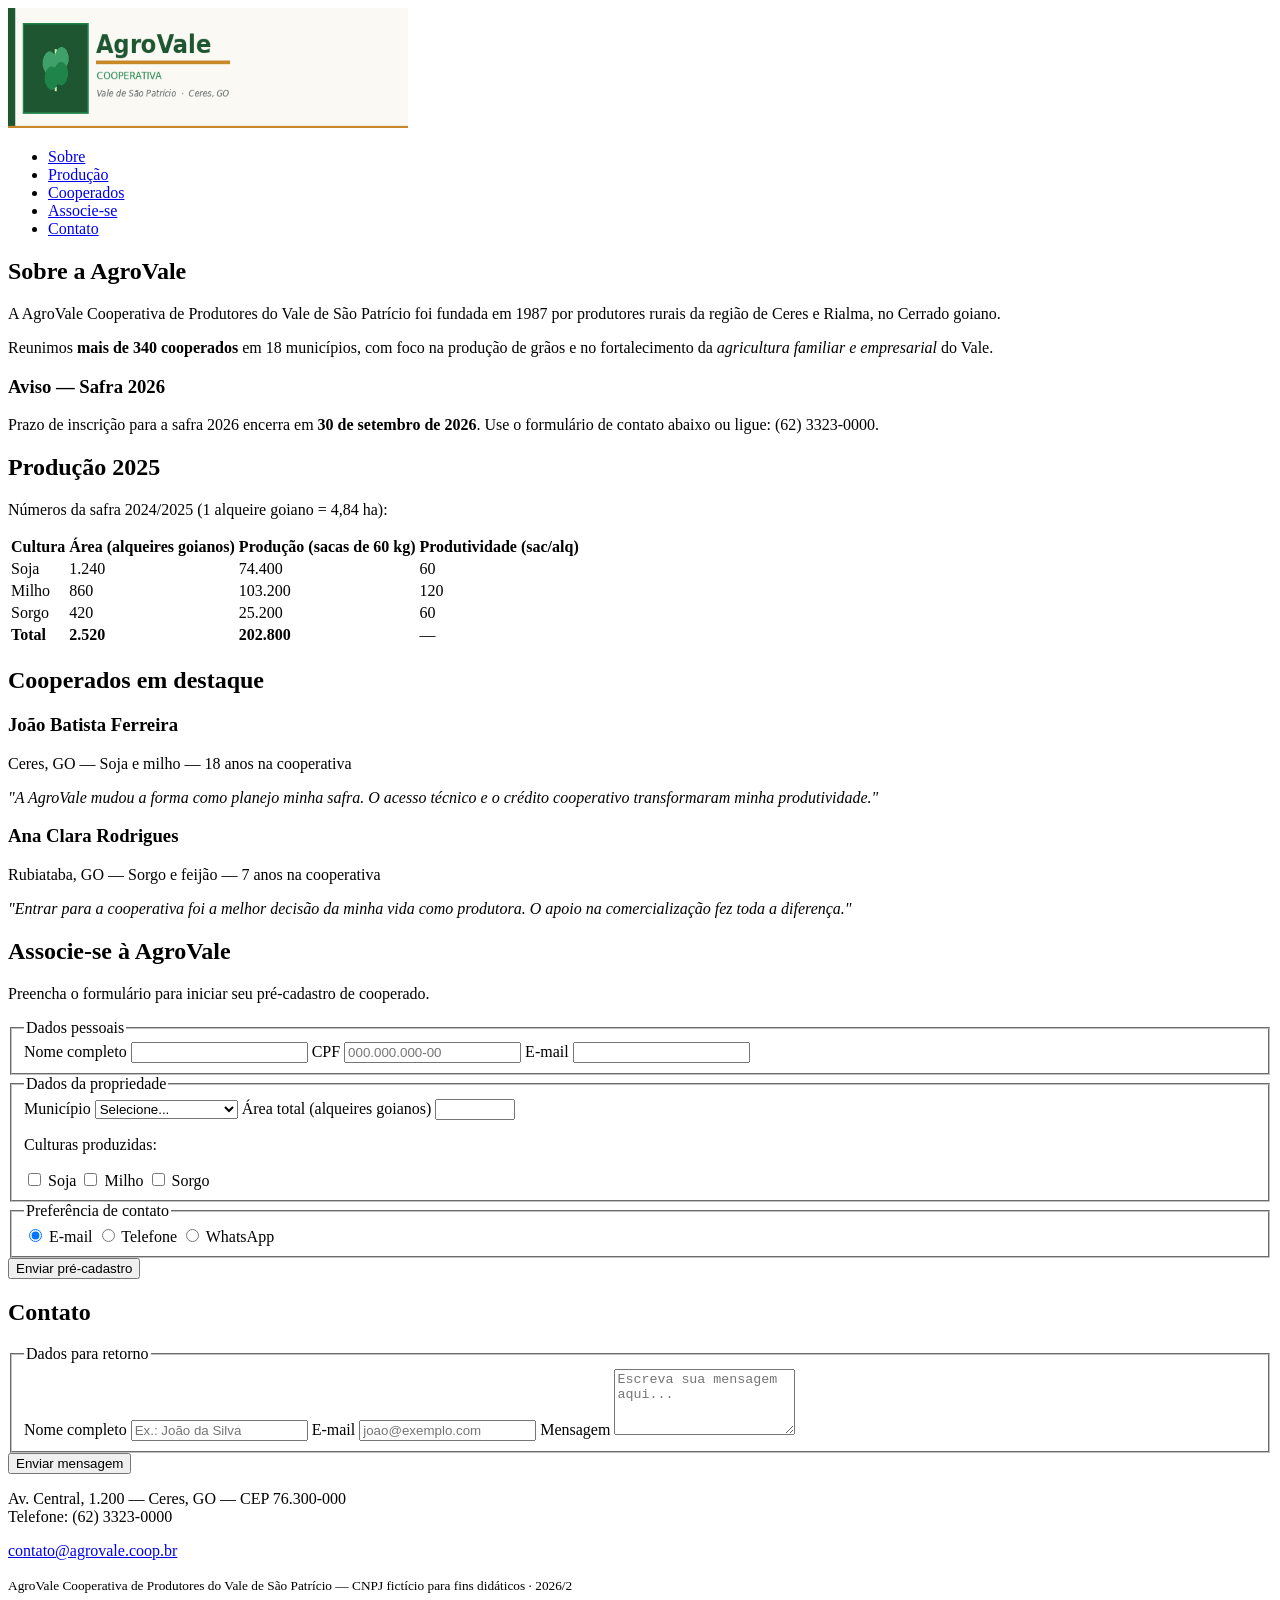
==== aula06/agrovale_semantica_completa.html @ be1db671 "aula 06" ====
<!DOCTYPE html>
<html lang="pt-BR">
<head>
  <meta charset="UTF-8">
  <meta name="viewport" content="width=device-width, initial-scale=1.0">
  <title>AgroVale Cooperativa — Vale de São Patrício</title>
</head>

<!--
  ============================================================
  GABARITO — AULA 05
  AgroVale com estrutura semântica completa.

  HIERARQUIA DO BODY:
    body
    ├── header#cabecalho
    │   ├── img.logo-principal
    │   └── nav#menu-principal
    ├── main#conteudo-principal
    │   ├── section#sobre.secao
    │   ├── aside.aviso-safra         ← novo na Aula 05
    │   ├── section#producao.secao.destaque
    │   ├── section#destaques.secao   ← novo na Aula 05
    │   │   ├── article.card-cooperado ← novo na Aula 05
    │   │   └── article.card-cooperado ← novo na Aula 05
    │   └── section#associe-se.secao
    └── footer#rodape
        └── section#contato.secao

  DECISÕES SEMÂNTICAS DOCUMENTADAS:
    - aside: conteúdo sobre prazo da safra — complementar, removível sem perder sentido.
    - article: cada card de cooperado é autônomo — faz sentido publicado isoladamente.
    - div.container: comentado onde apareceria em setembro (por CSS), ainda não no HTML.
  ============================================================
-->

<body id="pagina-agrovale">

  <!-- header: cabeçalho da página — contém logo e navegação principal -->
  <header id="cabecalho">

    <img src="img/logo.png"
         alt="Logomarca da AgroVale Cooperativa de Produtores do Vale de São Patrício"
         width="400" height="120"
         class="logo-principal">

    <!-- nav: bloco de navegação — menu principal do site -->
    <nav id="menu-principal">
      <ul>
        <li><a href="#sobre"      class="link-nav">Sobre</a></li>
        <li><a href="#producao"   class="link-nav">Produção</a></li>
        <li><a href="#destaques"  class="link-nav">Cooperados</a></li>
        <li><a href="#associe-se" class="link-nav">Associe-se</a></li>
        <li><a href="#contato"    class="link-nav">Contato</a></li>
      </ul>
    </nav>

  </header>
  <!-- /header -->

  <!-- main: conteúdo principal e único da página.
       Único main por página — as seções internas usam section, não main. -->
  <main id="conteudo-principal">

    <!-- section: bloco temático com título.
         Faz parte do fluxo da página — não faz sentido isolado. -->
    <section id="sobre" class="secao">
      <h2>Sobre a AgroVale</h2>
      <p>
        A AgroVale Cooperativa de Produtores do Vale de São Patrício foi fundada em 1987
        por produtores rurais da região de Ceres e Rialma, no Cerrado goiano.
      </p>
      <p>
        Reunimos <strong>mais de 340 cooperados</strong> em 18 municípios,
        com foco na produção de grãos e no fortalecimento da
        <em>agricultura familiar e empresarial</em> do Vale.
      </p>
    </section>
    <!-- /section#sobre -->

    <!-- aside: conteúdo COMPLEMENTAR — relacionado mas não essencial ao fluxo.
         CONFIRMAÇÃO: se este aside for removido, a página mantém sentido completo.
         O prazo da safra é um aviso adicional, não parte do conteúdo informativo principal. -->
    <aside class="aviso-safra">
      <h3>Aviso — Safra 2026</h3>
      <p>
        Prazo de inscrição para a safra 2026 encerra em
        <strong>30 de setembro de 2026</strong>.
        Use o formulário de contato abaixo ou ligue: (62) 3323-0000.
      </p>
    </aside>
    <!-- /aside.aviso-safra -->

    <!-- section: outro bloco temático com título.
         class="secao destaque" — duas classes: base + modificador para CSS em setembro. -->
    <section id="producao" class="secao destaque">
      <h2>Produção 2025</h2>
      <p>Números da safra 2024/2025 (1 alqueire goiano = 4,84 ha):</p>

      <table>
        <thead>
          <tr>
            <th>Cultura</th>
            <th>Área (alqueires goianos)</th>
            <th>Produção (sacas de 60 kg)</th>
            <th>Produtividade (sac/alq)</th>
          </tr>
        </thead>
        <tbody>
          <tr>
            <td>Soja</td>
            <td>1.240</td>
            <td>74.400</td>
            <td>60</td>
          </tr>
          <tr>
            <td>Milho</td>
            <td>860</td>
            <td>103.200</td>
            <td>120</td>
          </tr>
          <tr>
            <td>Sorgo</td>
            <td>420</td>
            <td>25.200</td>
            <td>60</td>
          </tr>
          <tr class="linha-total">
            <td><strong>Total</strong></td>
            <td><strong>2.520</strong></td>
            <td><strong>202.800</strong></td>
            <td>—</td>
          </tr>
        </tbody>
      </table>
    </section>
    <!-- /section#producao -->

    <!-- section: agrupa os cards de cooperados.
         Os articles dentro são autônomos; esta section os reúne com um título. -->
    <section id="destaques" class="secao">
      <h2>Cooperados em destaque</h2>

      <!-- article: card de cooperado AUTÔNOMO.
           CONFIRMAÇÃO: este card faz sentido publicado isoladamente —
           em um feed de notícias, em um e-mail ou em outra página do site.
           Não depende do contexto da página para ser compreendido. -->
      <article class="card-cooperado">
        <h3>João Batista Ferreira</h3>
        <p>Ceres, GO — Soja e milho — 18 anos na cooperativa</p>
        <p><em>"A AgroVale mudou a forma como planejo minha safra.
          O acesso técnico e o crédito cooperativo transformaram minha produtividade."</em></p>
      </article>
      <!-- /article -->

      <!-- article: segundo card — igualmente autônomo -->
      <article class="card-cooperado">
        <h3>Ana Clara Rodrigues</h3>
        <p>Rubiataba, GO — Sorgo e feijão — 7 anos na cooperativa</p>
        <p><em>"Entrar para a cooperativa foi a melhor decisão da minha vida como produtora.
          O apoio na comercialização fez toda a diferença."</em></p>
      </article>
      <!-- /article -->

    </section>
    <!-- /section#destaques -->

    <!-- section: formulário de pré-cadastro — bloco temático com título e form -->
    <section id="associe-se" class="secao">
      <h2>Associe-se à AgroVale</h2>
      <p>Preencha o formulário para iniciar seu pré-cadastro de cooperado.</p>

      <form action="#" method="post" id="form-cooperado">

        <fieldset>
          <legend>Dados pessoais</legend>

          <label for="cp-nome">Nome completo</label>
          <input type="text" id="cp-nome" name="nome"
                 required minlength="3" maxlength="100">

          <label for="cp-cpf">CPF</label>
          <input type="text" id="cp-cpf" name="cpf"
                 pattern="\d{3}\.\d{3}\.\d{3}-\d{2}"
                 placeholder="000.000.000-00"
                 title="Formato: 000.000.000-00"
                 required>

          <label for="cp-email">E-mail</label>
          <input type="email" id="cp-email" name="email" required>
        </fieldset>

        <fieldset>
          <legend>Dados da propriedade</legend>

          <label for="cp-municipio">Município</label>
          <select id="cp-municipio" name="municipio" required>
            <option value="">Selecione...</option>
            <option value="ceres">Ceres</option>
            <option value="rialma">Rialma</option>
            <option value="carmo-rio-verde">Carmo do Rio Verde</option>
            <option value="rubiataba">Rubiataba</option>
            <option value="outro">Outro município</option>
          </select>

          <label for="cp-area">Área total (alqueires goianos)</label>
          <input type="number" id="cp-area" name="area"
                 min="1" max="9999" step="0.5" required>

          <p>Culturas produzidas:</p>
          <label><input type="checkbox" name="cultura" value="soja"> Soja</label>
          <label><input type="checkbox" name="cultura" value="milho"> Milho</label>
          <label><input type="checkbox" name="cultura" value="sorgo"> Sorgo</label>
        </fieldset>

        <fieldset>
          <legend>Preferência de contato</legend>
          <label><input type="radio" name="contato-pref" value="email" checked> E-mail</label>
          <label><input type="radio" name="contato-pref" value="telefone"> Telefone</label>
          <label><input type="radio" name="contato-pref" value="whatsapp"> WhatsApp</label>
        </fieldset>

        <button type="submit">Enviar pré-cadastro</button>

      </form>
    </section>
    <!-- /section#associe-se -->

  </main>
  <!-- /main -->

  <!-- footer: rodapé da página — créditos, contato, informações secundárias.
       Pode conter um section interno para o formulário de contato. -->
  <footer id="rodape">

    <!-- section dentro do footer: o formulário de contato tem h2 e conteúdo próprio.
         É uma section semântica — bloco temático com título — mesmo dentro do footer. -->
    <section id="contato" class="secao">
      <h2>Contato</h2>

      <form action="#" method="post" id="form-contato">
        <fieldset>
          <legend>Dados para retorno</legend>

          <label for="c-nome">Nome completo</label>
          <input type="text" id="c-nome" name="nome"
                 required minlength="3" placeholder="Ex.: João da Silva">

          <label for="c-email">E-mail</label>
          <input type="email" id="c-email" name="email"
                 required placeholder="joao@exemplo.com">

          <label for="c-msg">Mensagem</label>
          <textarea id="c-msg" name="mensagem" rows="4"
                    required minlength="10"
                    placeholder="Escreva sua mensagem aqui..."></textarea>
        </fieldset>
        <button type="submit">Enviar mensagem</button>
      </form>

    </section>
    <!-- /section#contato -->

    <p>Av. Central, 1.200 — Ceres, GO — CEP 76.300-000<br>
       Telefone: (62) 3323-0000</p>

    <p>
      <a href="mailto:contato@agrovale.coop.br" class="link-contato">
        contato@agrovale.coop.br
      </a>
    </p>

    <p>
      <small>
        AgroVale Cooperativa de Produtores do Vale de São Patrício
        — CNPJ fictício para fins didáticos · 2026/2
      </small>
    </p>

  </footer>
  <!-- /footer -->

</body>
</html>
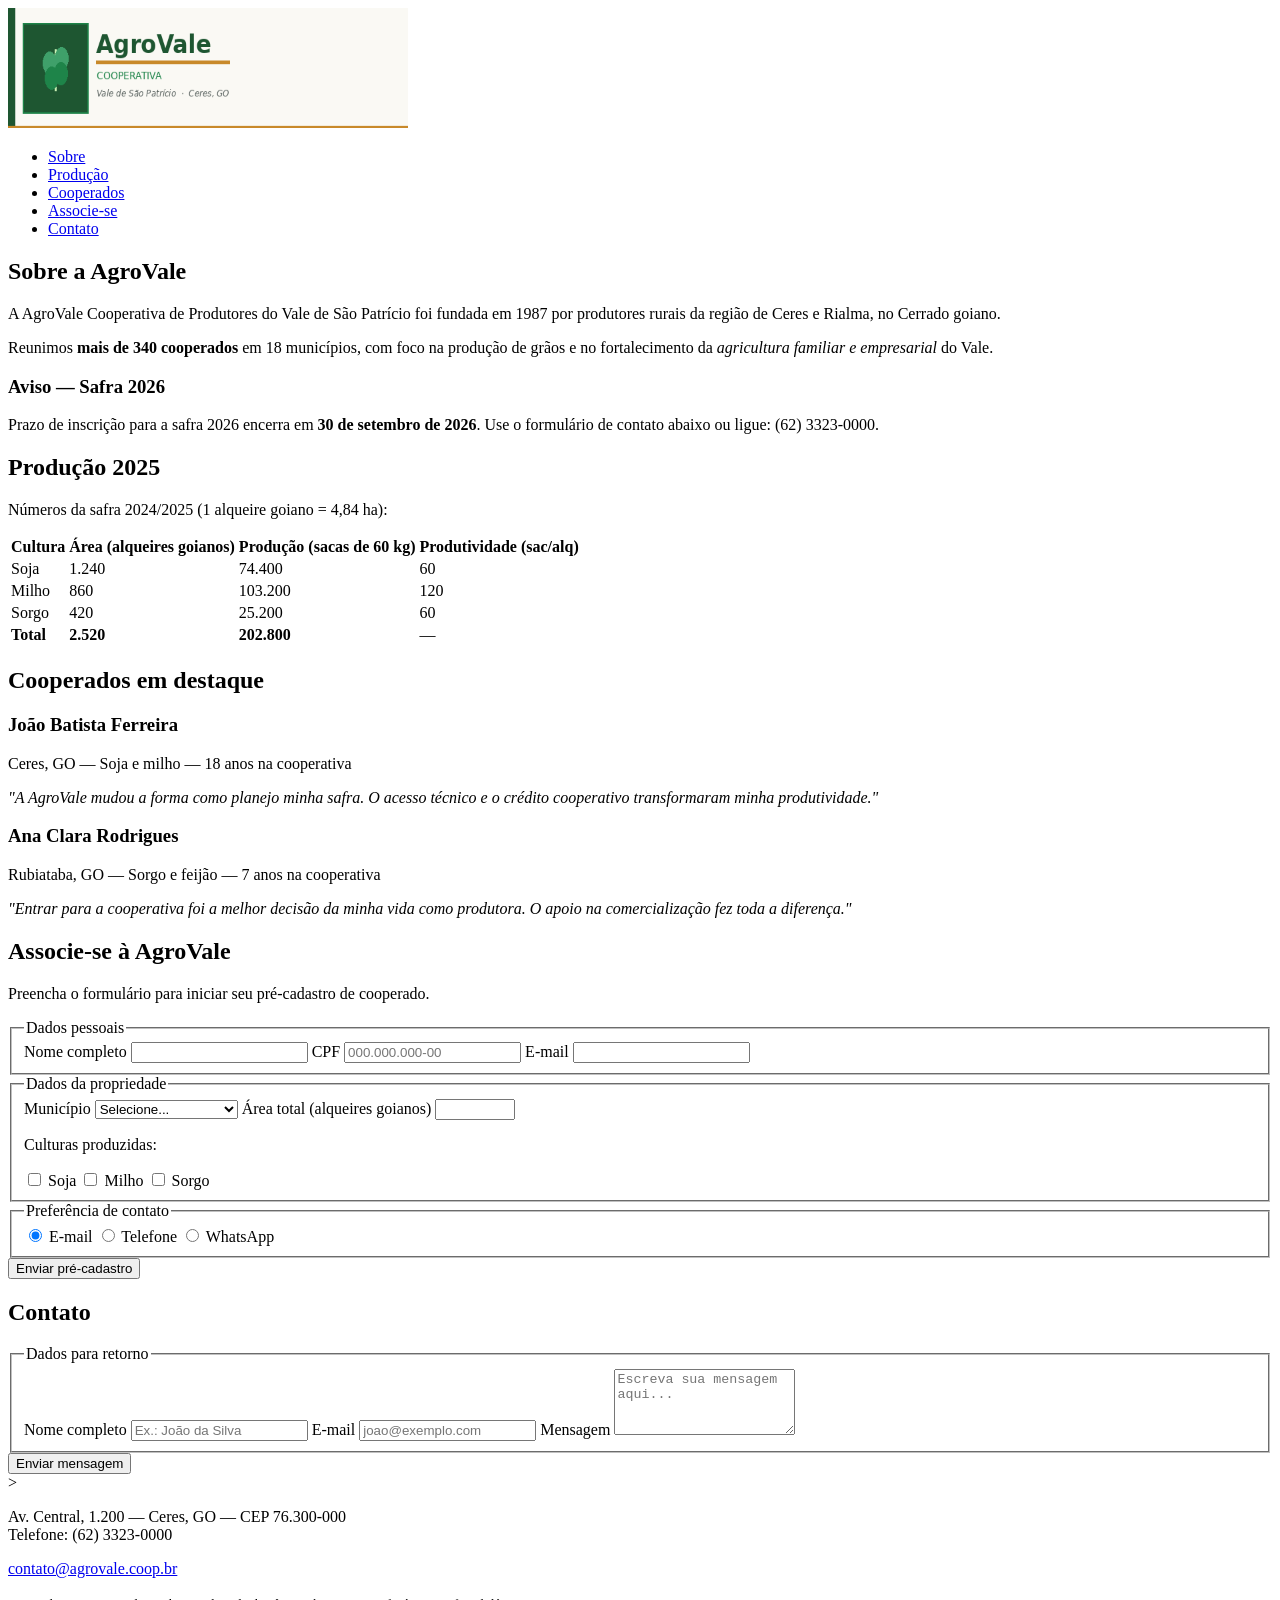
==== commit 7817e51b: "aula 06" ====
--- a/aula06/agrovale_semantica_completa.html
+++ b/aula06/agrovale_semantica_completa.html
@@ -6,33 +6,7 @@
   <title>AgroVale Cooperativa — Vale de São Patrício</title>
 </head>
 
-<!--
-  ============================================================
-  GABARITO — AULA 05
-  AgroVale com estrutura semântica completa.
-
-  HIERARQUIA DO BODY:
-    body
-    ├── header#cabecalho
-    │   ├── img.logo-principal
-    │   └── nav#menu-principal
-    ├── main#conteudo-principal
-    │   ├── section#sobre.secao
-    │   ├── aside.aviso-safra         ← novo na Aula 05
-    │   ├── section#producao.secao.destaque
-    │   ├── section#destaques.secao   ← novo na Aula 05
-    │   │   ├── article.card-cooperado ← novo na Aula 05
-    │   │   └── article.card-cooperado ← novo na Aula 05
-    │   └── section#associe-se.secao
-    └── footer#rodape
-        └── section#contato.secao
-
-  DECISÕES SEMÂNTICAS DOCUMENTADAS:
-    - aside: conteúdo sobre prazo da safra — complementar, removível sem perder sentido.
-    - article: cada card de cooperado é autônomo — faz sentido publicado isoladamente.
-    - div.container: comentado onde apareceria em setembro (por CSS), ainda não no HTML.
-  ============================================================
--->
+
 
 <body id="pagina-agrovale">
 
@@ -56,14 +30,9 @@
     </nav>
 
   </header>
-  <!-- /header -->
-
-  <!-- main: conteúdo principal e único da página.
-       Único main por página — as seções internas usam section, não main. -->
+ 
   <main id="conteudo-principal">
 
-    <!-- section: bloco temático com título.
-         Faz parte do fluxo da página — não faz sentido isolado. -->
     <section id="sobre" class="secao">
       <h2>Sobre a AgroVale</h2>
       <p>
@@ -76,11 +45,7 @@
         <em>agricultura familiar e empresarial</em> do Vale.
       </p>
     </section>
-    <!-- /section#sobre -->
-
-    <!-- aside: conteúdo COMPLEMENTAR — relacionado mas não essencial ao fluxo.
-         CONFIRMAÇÃO: se este aside for removido, a página mantém sentido completo.
-         O prazo da safra é um aviso adicional, não parte do conteúdo informativo principal. -->
+ 
     <aside class="aviso-safra">
       <h3>Aviso — Safra 2026</h3>
       <p>
@@ -89,10 +54,7 @@
         Use o formulário de contato abaixo ou ligue: (62) 3323-0000.
       </p>
     </aside>
-    <!-- /aside.aviso-safra -->
-
-    <!-- section: outro bloco temático com título.
-         class="secao destaque" — duas classes: base + modificador para CSS em setembro. -->
+    
     <section id="producao" class="secao destaque">
       <h2>Produção 2025</h2>
       <p>Números da safra 2024/2025 (1 alqueire goiano = 4,84 ha):</p>
@@ -134,38 +96,28 @@
         </tbody>
       </table>
     </section>
-    <!-- /section#producao -->
-
-    <!-- section: agrupa os cards de cooperados.
-         Os articles dentro são autônomos; esta section os reúne com um título. -->
+   
     <section id="destaques" class="secao">
       <h2>Cooperados em destaque</h2>
 
-      <!-- article: card de cooperado AUTÔNOMO.
-           CONFIRMAÇÃO: este card faz sentido publicado isoladamente —
-           em um feed de notícias, em um e-mail ou em outra página do site.
-           Não depende do contexto da página para ser compreendido. -->
+     
       <article class="card-cooperado">
         <h3>João Batista Ferreira</h3>
         <p>Ceres, GO — Soja e milho — 18 anos na cooperativa</p>
         <p><em>"A AgroVale mudou a forma como planejo minha safra.
           O acesso técnico e o crédito cooperativo transformaram minha produtividade."</em></p>
       </article>
-      <!-- /article -->
-
-      <!-- article: segundo card — igualmente autônomo -->
+      
       <article class="card-cooperado">
         <h3>Ana Clara Rodrigues</h3>
         <p>Rubiataba, GO — Sorgo e feijão — 7 anos na cooperativa</p>
         <p><em>"Entrar para a cooperativa foi a melhor decisão da minha vida como produtora.
           O apoio na comercialização fez toda a diferença."</em></p>
       </article>
-      <!-- /article -->
-
-    </section>
-    <!-- /section#destaques -->
-
-    <!-- section: formulário de pré-cadastro — bloco temático com título e form -->
+      
+
+    </section>
+    
     <section id="associe-se" class="secao">
       <h2>Associe-se à AgroVale</h2>
       <p>Preencha o formulário para iniciar seu pré-cadastro de cooperado.</p>
@@ -224,17 +176,13 @@
 
       </form>
     </section>
-    <!-- /section#associe-se -->
+   
 
   </main>
-  <!-- /main -->
-
-  <!-- footer: rodapé da página — créditos, contato, informações secundárias.
-       Pode conter um section interno para o formulário de contato. -->
+  
   <footer id="rodape">
 
-    <!-- section dentro do footer: o formulário de contato tem h2 e conteúdo próprio.
-         É uma section semântica — bloco temático com título — mesmo dentro do footer. -->
+    
     <section id="contato" class="secao">
       <h2>Contato</h2>
 
@@ -259,7 +207,7 @@
       </form>
 
     </section>
-    <!-- /section#contato -->
+    >
 
     <p>Av. Central, 1.200 — Ceres, GO — CEP 76.300-000<br>
        Telefone: (62) 3323-0000</p>
@@ -278,7 +226,7 @@
     </p>
 
   </footer>
-  <!-- /footer -->
+ 
 
 </body>
 </html>
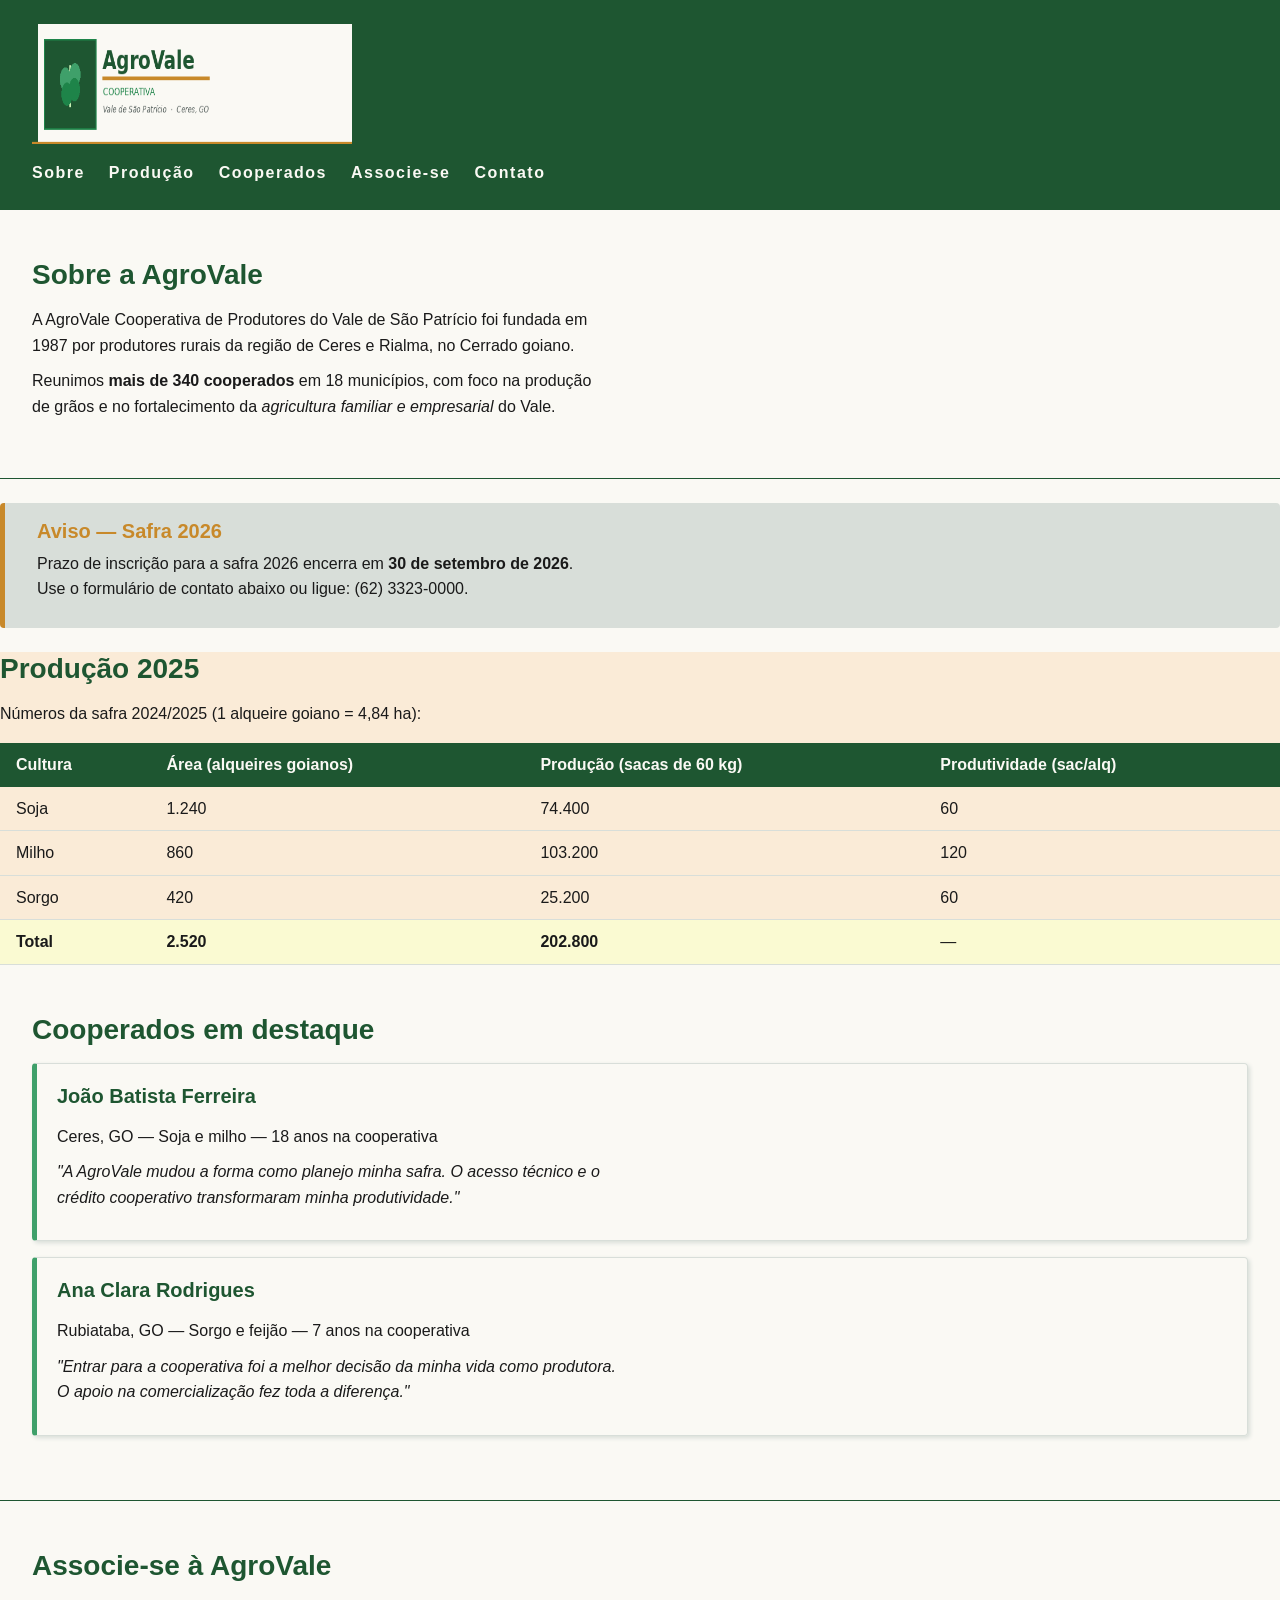
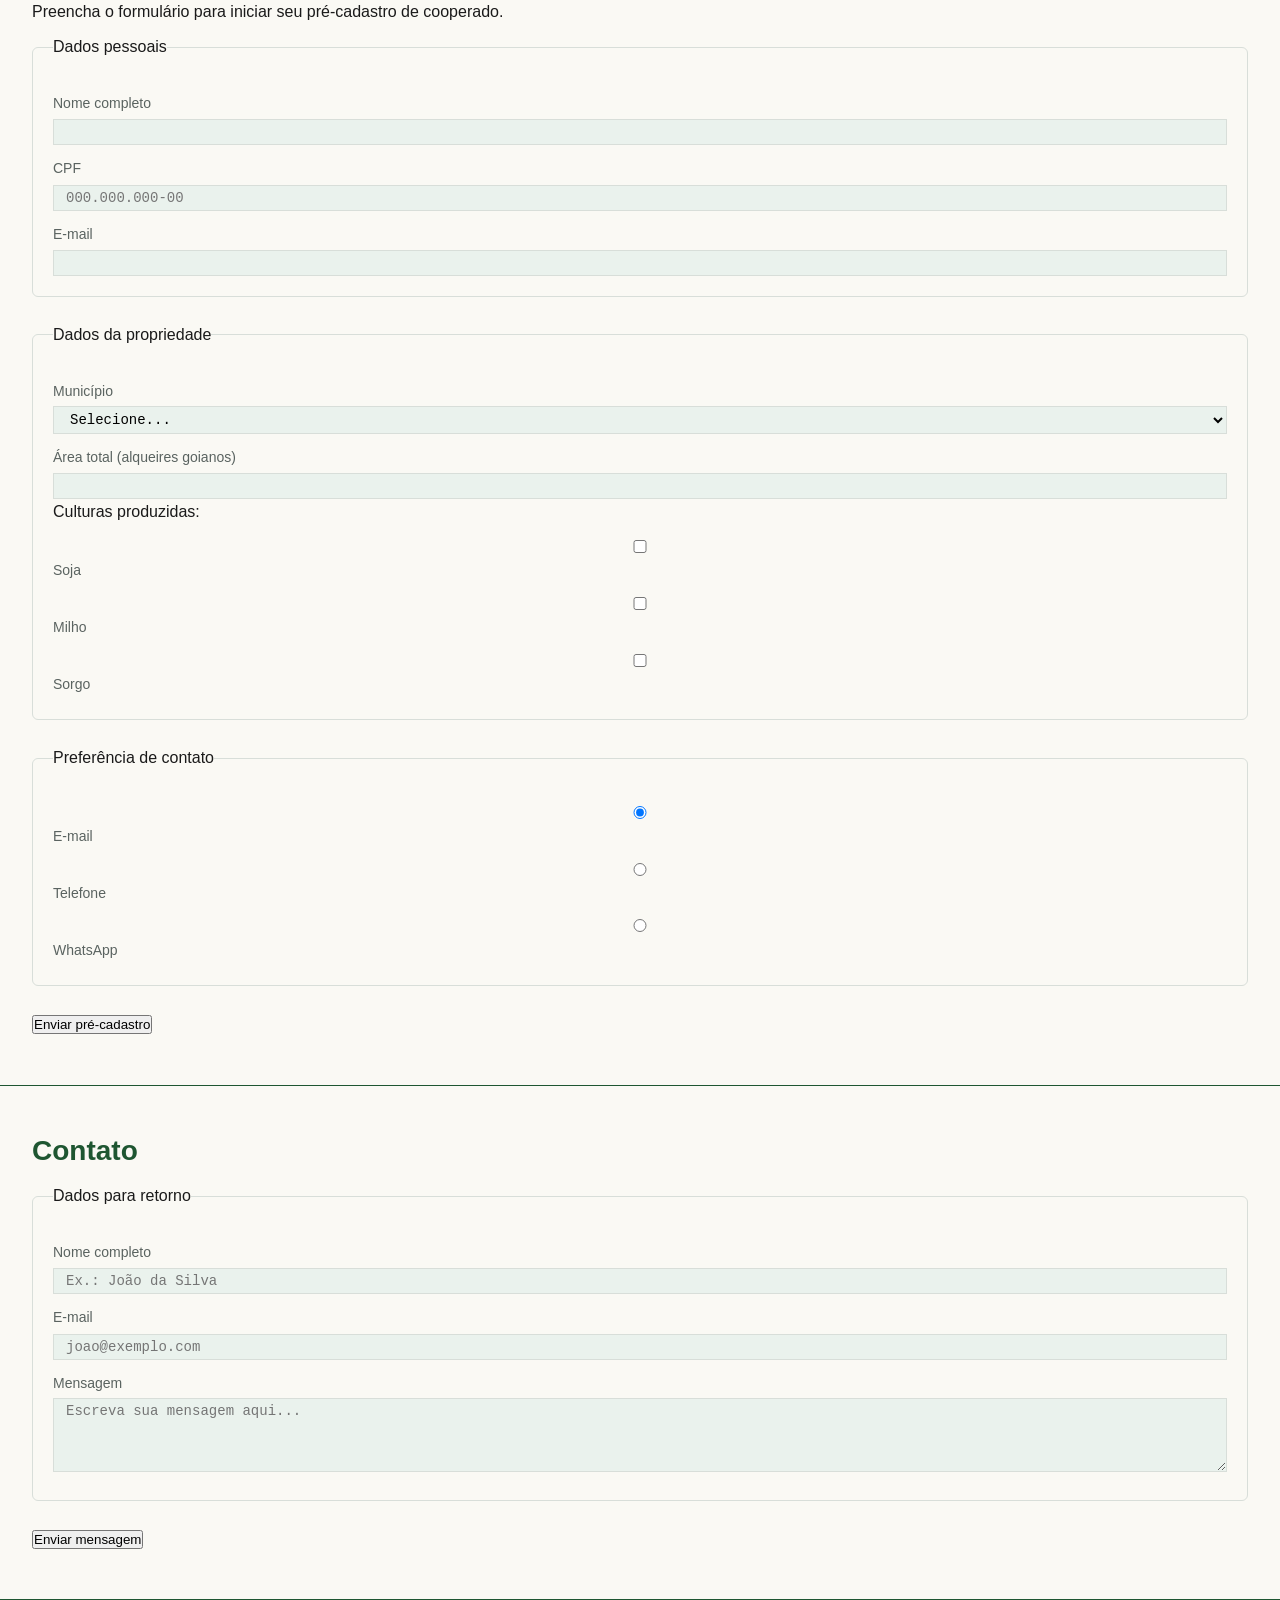
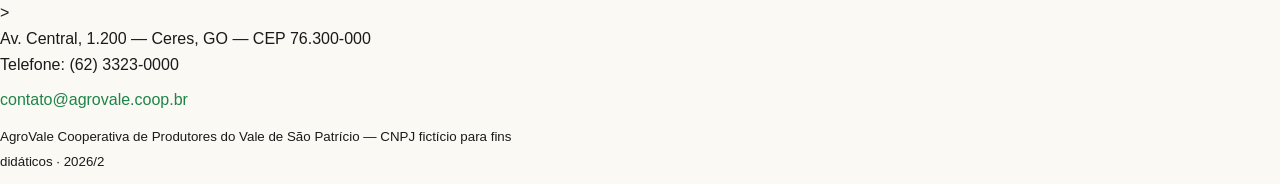
==== commit 99d9c6fd: "aula 7 e 8" ====
--- a/aula06/agrovale_semantica_completa.html
+++ b/aula06/agrovale_semantica_completa.html
@@ -4,6 +4,7 @@
   <meta charset="UTF-8">
   <meta name="viewport" content="width=device-width, initial-scale=1.0">
   <title>AgroVale Cooperativa — Vale de São Patrício</title>
+  <link rel="stylesheet" href="style.css">
 </head>
 
 
@@ -55,7 +56,7 @@
       </p>
     </aside>
     
-    <section id="producao" class="secao destaque">
+    <section id="producao" class="secao-destaque">
       <h2>Produção 2025</h2>
       <p>Números da safra 2024/2025 (1 alqueire goiano = 4,84 ha):</p>
 
--- a/aula06/style.css
+++ b/aula06/style.css
@@ -0,0 +1,249 @@
+:root {
+    --verde:   #1E5631;
+    --verde2:  #1E8449;
+    --verde3:  #3FA06A;
+    --areia:   #FAF9F4;
+    --ambar:   #C8892A;
+    --tinta:   #1A1A1A;
+    --cinza:   #5A6360;
+    --linha:   #D8DED9;
+    --fundo2:  #EAF2ED;
+  }
+
+  /*
+    Seletor universal: remover margens e paddings nulo (padrão navegador)
+    box-sizing: border-box
+  */
+
+  *{
+    box-sizing: border-box;
+    margin: 0;
+    padding: 0;
+  }
+
+/*
+ font-family
+ font-size
+ line-heigh
+ color
+ background-color
+*/
+
+  body {
+    font-family: Arial, Helvetica, sans-serif ;
+    font-size: 16px;
+    line-height: 1.6;
+    color: var(--tinta);
+    background-color: var(--areia);
+  }
+
+ /*
+  color
+  line-heigh
+ */
+
+  h1, h2, h3 {
+    color: var(--verde);
+    line-height: 1.2;
+  }
+/*
+font-size
+margin-botton
+*/
+  h2{
+    font-size: 28px;
+    margin-bottom: 16px;
+  }
+
+  h3{
+    font-size: 20px;
+    margin-bottom: 16px;
+  }
+
+  p{
+    margin-bottom: 10px;
+    max-width: 560px; /* 70ch */
+  }
+
+  a{
+    color: var(--verde2);
+    text-decoration: none;
+  }
+
+  a:hover{
+    color: var(--ambar);
+    text-decoration: underline;
+  }
+
+  /* PARTE 2 */
+  /*
+  Cabeçalho
+  - background-color
+  - padding 
+  */
+#cabecalho{
+    background-color: var(--verde);
+    padding: 24px 32px;
+}
+
+  /*
+  logo-principal
+  ocupar toda largura da tela (usar display: block;)
+  max-width
+  */
+.logo-principal{
+    display: block;
+    max-width: 320px;
+}
+
+  /*
+  Seletor descendente: ul que está dentro de menu-principal.
+  remove marcadores (list-style) e dispões os itens em linha (display: flex)
+  gap: --> espaço entre os elementos filhos
+  flex-wrap: wrap (permite quebra de linha quando não houver espaço)
+  */
+#menu-principal ul{
+    list-style: none;
+    display: flex;
+    gap: 24px;
+    flex-wrap: wrap;
+    margin-top: 16px;
+}
+
+/*
+ Seletor de classe: link-nav
+ - color
+- text-decoration (retirar o underline)
+- font-weigh: bold (texto em negrito com traço mais grosso)
+*/
+.link-nav{
+    color: var(--areia);
+    text-decoration: none;
+    font-weight: bold;
+    letter-spacing: 1.5px;
+}
+
+/*
+pseudo-classe :hover do link-nav
+- color
+*/
+.link-nav:hover {
+    color: aqua;
+}
+
+/*
+seção usando a classe secao
+padding
+linha inferior border-botton
+*/
+.secao {
+    padding: 48px 32px;
+    border-bottom: 1px solid var(--verde);
+}
+
+/*
+alterar a cor do fundo da secao destaque
+*/
+.secao-destaque{
+    background-color:antiquewhite;
+}
+
+/*
+aside: 
+alterar o fundo
+alterar a borda da esquerda (espessura e cor)
+padding
+*/
+
+.aviso-safra {
+    background-color: var(--linha);
+    border-left: 5px solid var(--ambar);
+    padding: 16px 32px;
+    margin: 24px 0;
+    border-radius: 4px;
+}
+
+.aviso-safra h3{
+    color: var(--ambar);
+    margin-bottom: 8px;
+}
+
+/*
+cards (elemento articles)
+*/
+.card-cooperado{
+    border: 1px solid var(--linha);
+    border-left: 5px solid var(--verde3);
+    padding:20px;
+    margin-bottom:16px;
+    border-radius: 4px;
+    box-shadow: var(--linha) 2px 2px 4px;
+}
+
+.card-cooperado:hover{
+    background-color:beige;
+}
+
+/*
+tabela (table)
+largura de 100%
+remover espaçamento entre as bordas das células (border-collapse)
+margin-top 
+*/
+table{
+    width: 100%;
+    border-collapse: collapse;
+    margin-top: 16px;
+}
+
+/*
+Linha do cabeçalho da tabela
+*/
+th {
+    background-color: var(--verde);
+    color: var(--areia);
+    font-weight: bold;
+    padding: 9px 16px;
+    text-align: left;
+}
+
+td{
+    padding: 9px 16px;
+    border-bottom: 1px solid var(--linha);
+    vertical-align: top;
+}
+
+.linha-total{
+    background-color:lightgoldenrodyellow;
+}
+
+/* === FORMULARIO === */
+
+fieldset{
+    border: 1px solid var(--linha);
+    border-radius: 6px;
+    padding: 20px;
+    margin-bottom: 25px;
+}
+
+/* legend */
+
+label{
+    display: block;
+    font-size: 14px;
+    color: var(--cinza);
+    margin-bottom: 4px;
+    margin-top: 12px;
+}
+
+input,
+select,
+textarea{
+    width: 100%;
+    border: 1px solid var(--linha);
+    padding: 4px 12px;
+    font-size: 14px;
+    font-family:'Courier New', Courier, monospace;
+    background-color: var(--fundo2);
+}
+
